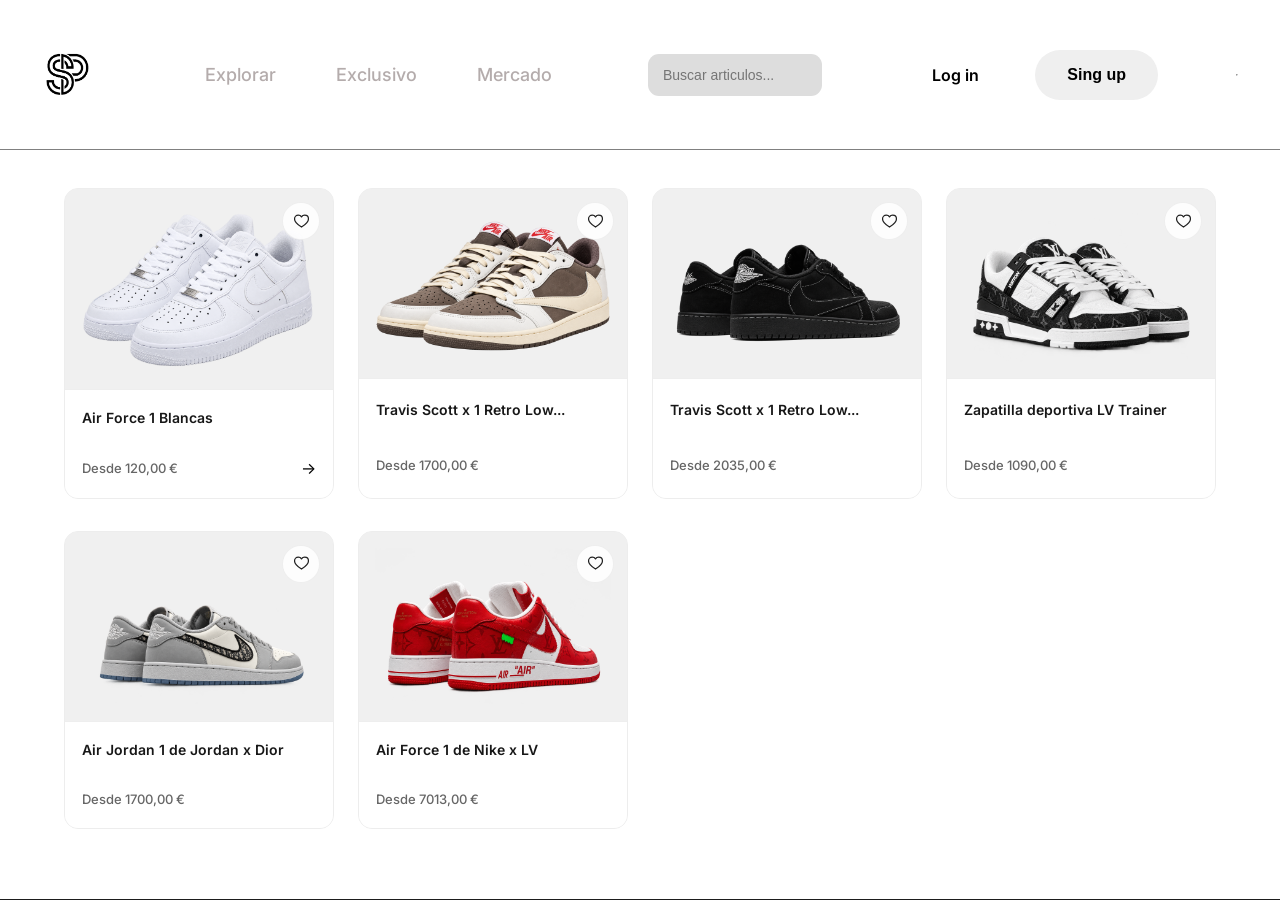
==== index.html @ 1640e55c "trabajo completado" ====
<!DOCTYPE html>
<html lang="es">
<head>
    <meta charset="UTF-8">
    <meta name="viewport" content="width=device-width, initial-scale=1.0">
    <link rel="preconnect" href="https://fonts.googleapis.com">
    <link rel="preconnect" href="https://fonts.gstatic.com" crossorigin>
    <link href="https://fonts.googleapis.com/css2?family=Inter:wght@400;500;600;700&display=swap"
        rel="stylesheet">
    <title>SnakePick</title>
    <style>
        * {
            margin: 0;
            padding: 0;
            box-sizing: border-box;
        }

        body {
            background-color: rgb(29, 29, 29);
            color: black;
            font-family: 'Inter', sans-serif;
        }

        .pagina {
            width: 100%;
            min-height: 100%;
            background: #fff;
        }

        .header {
            height: 150px;
            border-bottom: 1px solid gray;
            display: flex;
            align-items: center;
            padding: 0 42px;
            gap: 78px;
        }

        .logo {
            height: 50px;
            width: 50px;
            display: flex;
            align-items: center;
            justify-content: center;
            flex-shrink: 0;
        }

        .logo img {
            height: 55px;
            width: 55px;
        }

        .nav {
            display: flex;
            align-items: center;
            gap: 25px;
            white-space: nowrap;
            position: relative;
        }

        .nav a {
            font-size: 18px;
            color: #b4acac;
            text-decoration: none;
            font-weight: 500;
            margin-left: 35px;
            transition: all 0.9s ease;
        }

        .nav a:hover,
        .nav a.active {
            transition: 1s ease-in-out;
            text-decoration-line: underline;
            color: #000000;
        }

        .buscar {
            height: 42px;
            flex: 1;
            max-width: 416px;
            margin-left: 18px;
            background: #ddd;
            border-radius: 11px;
            display: flex;
            align-items: center;
            padding: 0 15px;
        }

        .buscar input {
            width: 100%;
            border: none;
            outline: none;
            background: transparent;
            font-size: 14px;
            color: #111;
        }

        .registro {
            display: flex;
            align-items: center;
            gap: 24px;
            margin-left: auto;
        }

        .login, .singup {
            padding: 16px 32px;
            border-radius: 50px;
            font-weight: 600;
            font-size: 1rem;
            cursor: pointer;
            color: black;
            transition: 0.3s case;
            text-decoration: none;
            display: inline-block;
            text-align: center;
            min-width: 100px;
            border: none;
            outline: none;
        }

        .login:hover {
            background: #271215;
            color: white;
            transition: 1s;
            box-shadow: 
                0 4px 20px rgba(78, 70, 71, 0.4),
                0 0 0 1px rgba(255, 255, 255, 0.1);
        }

        .singup:hover {
            background: #271215;
            color: white;
            transition: 1s;
            box-shadow: 
                0 4px 20px rgba(78, 70, 71, 0.4),
                0 0 0 1px rgba(255, 255, 255, 0.1);
        }

        .productos {
            padding: 38px clamp(20px, 5vw, 72px) 70px;
            display: grid;
            grid-template-columns: repeat(4, minmax(0, 1fr));
            gap: 32px 24px;
            align-items: stretch;
        }

        .carta-producto {
            min-width: 0;
            position: relative;
            display: flex;
            flex-direction: column;
            background: #f4f4f4;
            border: 1px solid #ededed;
            border-radius: 14px;
            overflow: hidden;
            transition:
                transform 0.3s ease,
                box-shadow 0.3s ease,
                border-color 0.3s ease;
        }

        .carta-producto:hover {
            transform: translateY(-5px);
            border-color: #dedede;
            box-shadow: 0 12px 30px rgba(0, 0, 0, 0.08);
        }

        .favorito {
            position: absolute;
            top: 13px;
            right: 13px;
            z-index: 2;
            width: 38px;
            height: 38px;
            display: flex;
            align-items: center;
            justify-content: center;
            border: 1px solid rgba(0, 0, 0, 0.06);
            border-radius: 50%;
            background: rgba(255, 255, 255, 0.85);
            cursor: pointer;
        }

        .favorito:hover {
            background: #fff;
            transform: scale(1.08);
        }

        .favorito svg {
            width: 19px;
            height: 19px;
            fill: none;
            stroke: #222;
            stroke-width: 1.6;
            stroke-linecap: round;
            stroke-linejoin: round;
            transition: fill 0.2s ease, stroke 0.2s ease;
        }

        .imagen-producto {
            width: 100%;
            padding: 16px;
            display: flex;
            align-items: center;
            justify-content: center;
            overflow: hidden;
            background: #f0f0f0;
        }

        .imagen-producto img {
            display: block;
            width: 100%;
            height: 100%;
            object-fit: contain;
        }

        .info-producto {
            flex: 1;
            display: flex;
            align-items: center;
            flex-wrap: wrap;
            gap: 10px;

            padding: 18px 17px 20px;
            background: #fff;
            border-top: 1px solid #eeeeee;
        }

        .info-producto a {
            text-decoration: none;
            color: black;
        }

        .nombre-producto {
            width: 100%;
            min-height: 40px;
            margin: 0;
            color: #171717;
            font-size: 14px;
            font-weight: 600;
            line-height: 1.45;
            overflow: hidden;
        }

        .precio-producto {
            flex: 1;
            margin: 0;
            color: #666;
            font-size: 13px;
            font-weight: 500;
            line-height: 1.4;
        }

        .info-producto button {
            width: 36px;
            height: 36px;
            flex-shrink: 0;
            display: flex;
            align-items: center;
            justify-content: center;
            border: none;
            border-radius: 50%;
            background: #171717;
            color: #fff;
            font-size: 20px;
            cursor: pointer;
            transition: transform 0.25s ease;
        }

        .info-producto button:hover {
            background: #383838;
            transform: translateX(3px);
        }

        .modal-login {
            display: none;
            position: fixed;
            top: 0;
            left: 0;
            width: 100%;
            height: 100%;
            background-color: rgba(0, 0, 0, 0.7);
            justify-content: center;
            align-items: center;
        }

        .modal-login:target {
            display: flex;
            z-index: 2;
        }

        .login-contenido {
            position: relative;
            width: 350px;
            padding: 30px;
            background-color: white;
            border-radius: 10px;
        }

        .cerrar-login {
            position: absolute;
            top: 10px;
            right: 15px;
            color: black;
            font-size: 25px;
            text-decoration: none;
        }

        .login-logo {
            display: block;
            width: 50px;
            height: 50px;
            margin: 0 auto 20px;
        }

        .login-etiqueta {
            text-align: center;
            color: gray;
            font-size: 11px;
        }

        .login-contenido h2 {
            text-align: center;
            color: #171717;
        }

        .login-descripcion {
            text-align: center;
            color: gray;
            font-size: 14px;
        }

        .formulario-login {
            display: flex;
            flex-direction: column;
            gap: 15px;
        }

        .campo-login {
            display: flex;
            flex-direction: column;
            gap: 5px;
        }

        .campo-login label {
            font-size: 13px;
            font-weight: bold;
        }

        .campo-login input {
            padding: 12px;
            border: 1px solid #ccc;
            border-radius: 5px;
        }

        .boton-login {
            padding: 12px;
            background-color: #171717;
            color: white;
            border: none;
            border-radius: 5px;
            cursor: pointer;
        }

        .boton-login:hover {
            background-color: #444;
        }

        .login-registro {
            text-align: center;
            margin-top: 20px;
            font-size: 12px;
            color: gray;
        }

        .login-registro a {
            color: black;
            font-weight: bold;
        }

        .boton-login {
            display: block;
            padding: 12px;
            background-color: #171717;
            color: white;
            border: none;
            border-radius: 5px;
            text-align: center;
            text-decoration: none;
            cursor: pointer;
        }

        .boton-login:hover {
            background-color: #444;
        }

    </style>
</head>
<body>
    <div class="pagina">
        <header class="header">
            <div class="logo">
                <img src="./img/logotipo SP.png" alt="Logo">
            </div>
            <div class="nav">
                <a href="#">Explorar</a>
                <a href="#">Exclusivo</a>
                <a href="#">Mercado</a>
            </div>

            <div class="buscar">
                <input type="text" id="buscar" placeholder="Buscar articulos...">
            </div>
            <div class="registro">
                <a href="#modalLogin" class="login">Log in</a>
                <button class="singup"> Sing up</button>
            </div>
            <hr>
        </header>
        <main class="productos">
            <article class="carta-producto">
                <button class="favorito" aria-label="Favorito">
                    <svg viewBox="0 0 24 24">
                        <path
                            d="M20.8 8.8
                                C20.8 13.4 12 19 12 19
                                C12 19 3.2 13.4 3.2 8.8
                                C3.2 5.8 5.4 4 8 4
                                C9.7 4 11.2 4.9 12 6.2
                                C12.8 4.9 14.3 4 16 4
                                C18.6 4 20.8 5.8 20.8 8.8Z"
                        />
                    </svg>
                </button>
                <div class="imagen-producto">
                    <img src="./img/Zapatillas blancas AF1 en pareja.png" alt="Air Force 1 Blancas">
                </div>
                <div class="info-producto">
                    <p class="nombre-producto"> Air Force 1 Blancas </p>
                    <p class="precio-producto"> Desde 120,00 € </p>
                    <a href="./desktop2.html">→</a>
                </div>
            </article>

            
            <article class="carta-producto">
                <button class="favorito" aria-label="Favorito">
                    <svg viewBox="0 0 24 24">
                        <path
                            d="M20.8 8.8
                                C20.8 13.4 12 19 12 19
                                C12 19 3.2 13.4 3.2 8.8
                                C3.2 5.8 5.4 4 8 4
                                C9.7 4 11.2 4.9 12 6.2
                                C12.8 4.9 14.3 4 16 4
                                C18.6 4 20.8 5.8 20.8 8.8Z"
                        />
                    </svg>
                </button>
                <div class="imagen-producto">
                    <img src="./img/Zapatillas Nike Air Retro en Beige Taupe.png" alt="Travis Scott x 1 Retro Low...">
                </div>
                <div class="info-producto">
                    <p class="nombre-producto"> Travis Scott x 1 Retro Low... </p>
                    <p class="precio-producto"> Desde 1700,00 € </p>
                </div>
            </article>

            <article class="carta-producto">
                <button class="favorito" aria-label="Favorito">
                    <svg viewBox="0 0 24 24">
                        <path
                            d="M20.8 8.8
                                C20.8 13.4 12 19 12 19
                                C12 19 3.2 13.4 3.2 8.8
                                C3.2 5.8 5.4 4 8 4
                                C9.7 4 11.2 4.9 12 6.2
                                C12.8 4.9 14.3 4 16 4
                                C18.6 4 20.8 5.8 20.8 8.8Z"
                        />
                    </svg>
                </button>
                <div class="imagen-producto">
                    <img src="./img/Par de zapatillas negras con logos bordados.png" alt="Travis Scott x 1 Retro Low...">
                </div>
                <div class="info-producto">
                    <p class="nombre-producto"> Travis Scott x 1 Retro Low... </p>
                    <p class="precio-producto"> Desde 2035,00 € </p>
                </div>
            </article>

            <article class="carta-producto">
                <button class="favorito" aria-label="Favorito">
                    <svg viewBox="0 0 24 24">
                        <path
                            d="M20.8 8.8
                                C20.8 13.4 12 19 12 19
                                C12 19 3.2 13.4 3.2 8.8
                                C3.2 5.8 5.4 4 8 4
                                C9.7 4 11.2 4.9 12 6.2
                                C12.8 4.9 14.3 4 16 4
                                C18.6 4 20.8 5.8 20.8 8.8Z"
                        />
                    </svg>
                </button>
                <div class="imagen-producto">
                    <img src="./img/Zapatillas Louis Vuitton en estudio oscuro.png" alt="Zapatilla deportiva LV Trainer">
                </div>
                <div class="info-producto">
                    <p class="nombre-producto"> Zapatilla deportiva LV Trainer </p>
                    <p class="precio-producto"> Desde 1090,00 € </p>
                </div>
            </article>

            
            <article class="carta-producto">
                <button class="favorito" aria-label="Favorito">
                    <svg viewBox="0 0 24 24">
                        <path
                            d="M20.8 8.8
                                C20.8 13.4 12 19 12 19
                                C12 19 3.2 13.4 3.2 8.8
                                C3.2 5.8 5.4 4 8 4
                                C9.7 4 11.2 4.9 12 6.2
                                C12.8 4.9 14.3 4 16 4
                                C18.6 4 20.8 5.8 20.8 8.8Z"
                        />
                    </svg>
                </button>
                <div class="imagen-producto">
                    <img src="./img/Zapatillas premium en blanco y gris.png" alt="Air Jordan 1 de Jordan x Dior">
                </div>
                <div class="info-producto">
                    <p class="nombre-producto"> Air Jordan 1 de Jordan x Dior </p>
                    <p class="precio-producto"> Desde 1700,00 € </p>
                </div>
            </article>

            <article class="carta-producto">
                <button class="favorito" aria-label="Favorito">
                    <svg viewBox="0 0 24 24">
                        <path
                            d="M20.8 8.8
                                C20.8 13.4 12 19 12 19
                                C12 19 3.2 13.4 3.2 8.8
                                C3.2 5.8 5.4 4 8 4
                                C9.7 4 11.2 4.9 12 6.2
                                C12.8 4.9 14.3 4 16 4
                                C18.6 4 20.8 5.8 20.8 8.8Z"
                        />
                    </svg>
                </button>
                <div class="imagen-producto">
                    <img src="./img/Zapatillas rojas y blancas de lujo.png" alt="Air Force 1 de Nike x LV">
                </div>
                <div class="info-producto">
                    <p class="nombre-producto"> Air Force 1 de Nike x LV </p>
                    <p class="precio-producto"> Desde 7013,00 € </p>
                </div>
            </article>
        </main>
        <footer>

        </footer>
    </div>

    <div class="modal-login" id="modalLogin">
        <div class="login-contenido">

            <a href="#" class="cerrar-login" aria-label="Cerrar">×</a>

            <img src="./img/logotipo SP.png" alt="SnakePick" class="login-logo">
            <br>
            <p class="login-etiqueta">BIENVENIDO DE NUEVO</p>
            <br>
            <h2>Inicia sesión</h2>
            <br>
            <p class="login-descripcion">
                Accede a tu cuenta de SnakePick.
            </p>
            <br>
            <form class="formulario-login" action="#" method="post">
                <div class="campo-login">
                    <label for="emailLogin">Correo electrónico</label>
                    <input type="email" id="emailLogin" name="email"
                        placeholder="nombre@ejemplo.com" required>
                </div>

                <div class="campo-login">
                    <label for="passwordLogin">Contraseña</label>
                    <input type="password" id="passwordLogin" name="password"
                        placeholder="Introduce tu contraseña" required>
                </div>

                <a href="#" class="boton-login">Iniciar sesión →</a>
            </form>

            <p class="login-registro">
                ¿No tienes cuenta?
                <a href="#registro">Regístrate</a>
            </p>

        </div>
    </div>

</body>
</html>
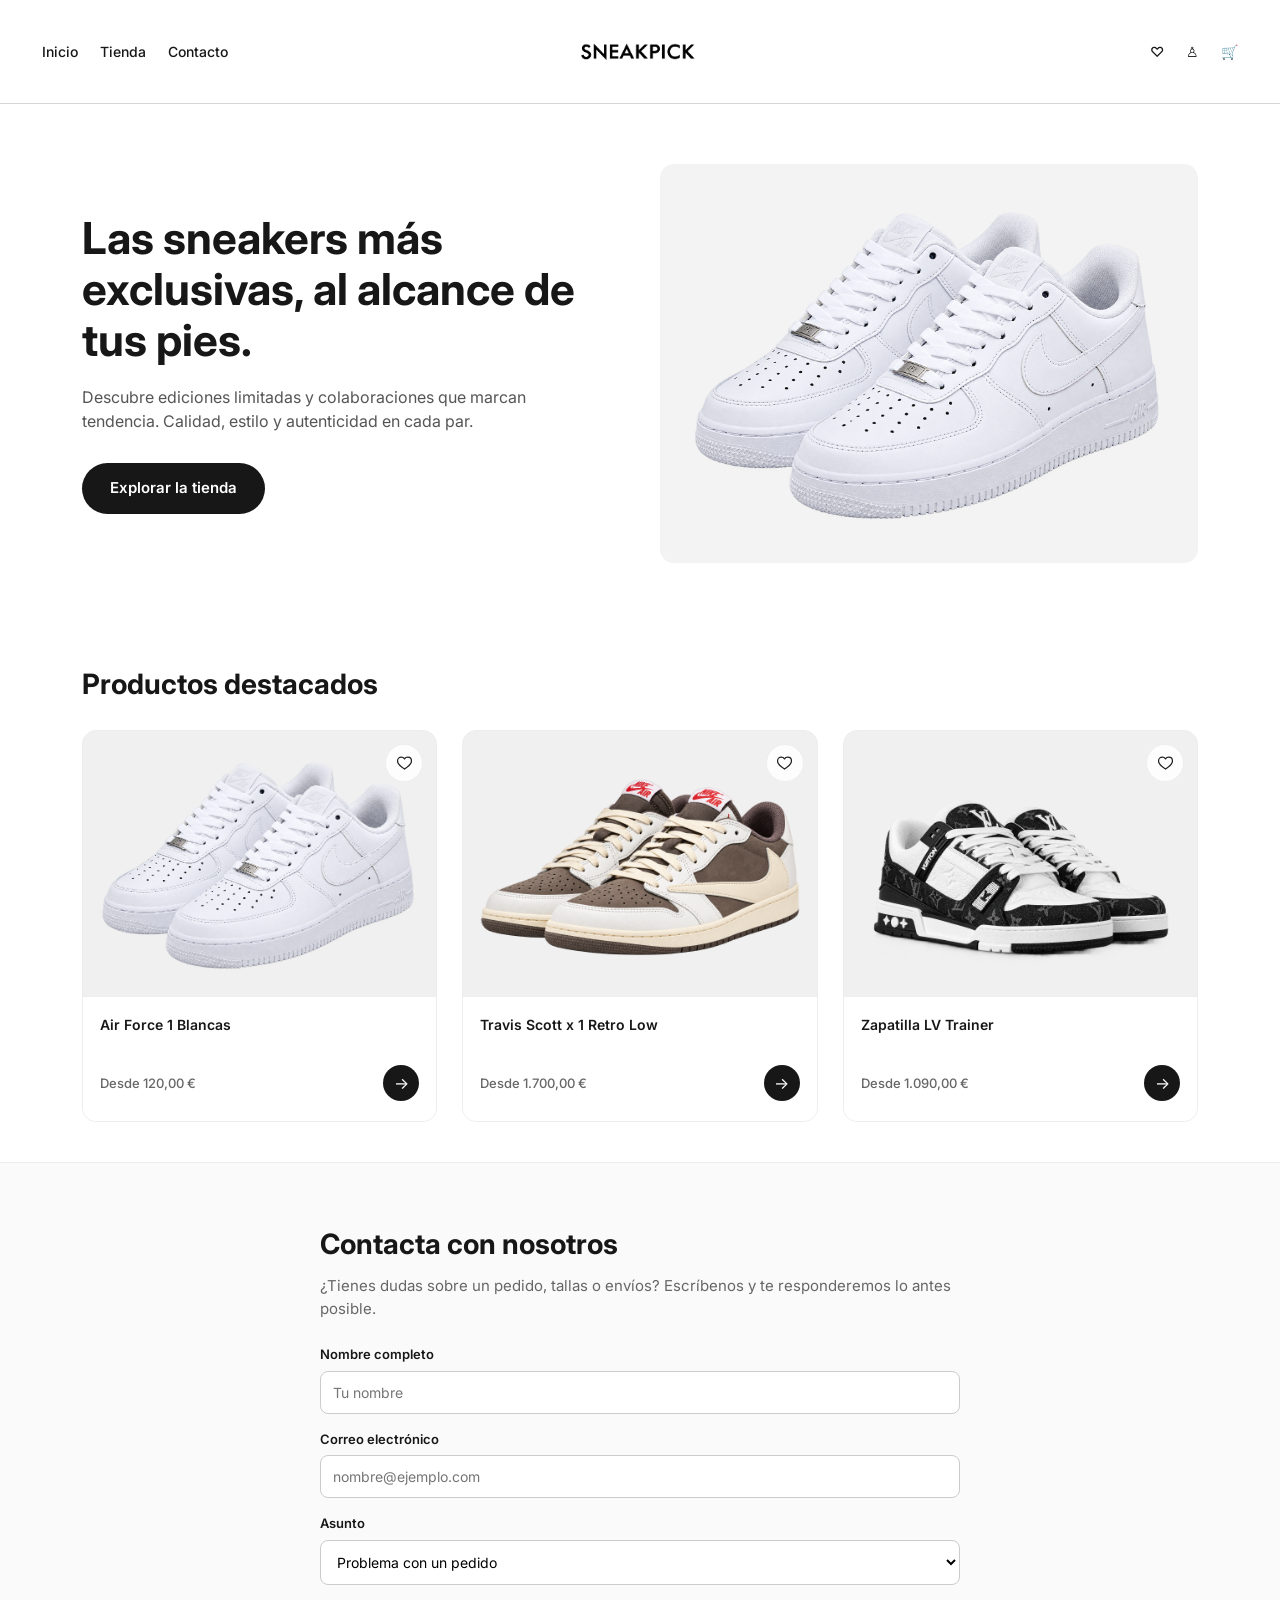
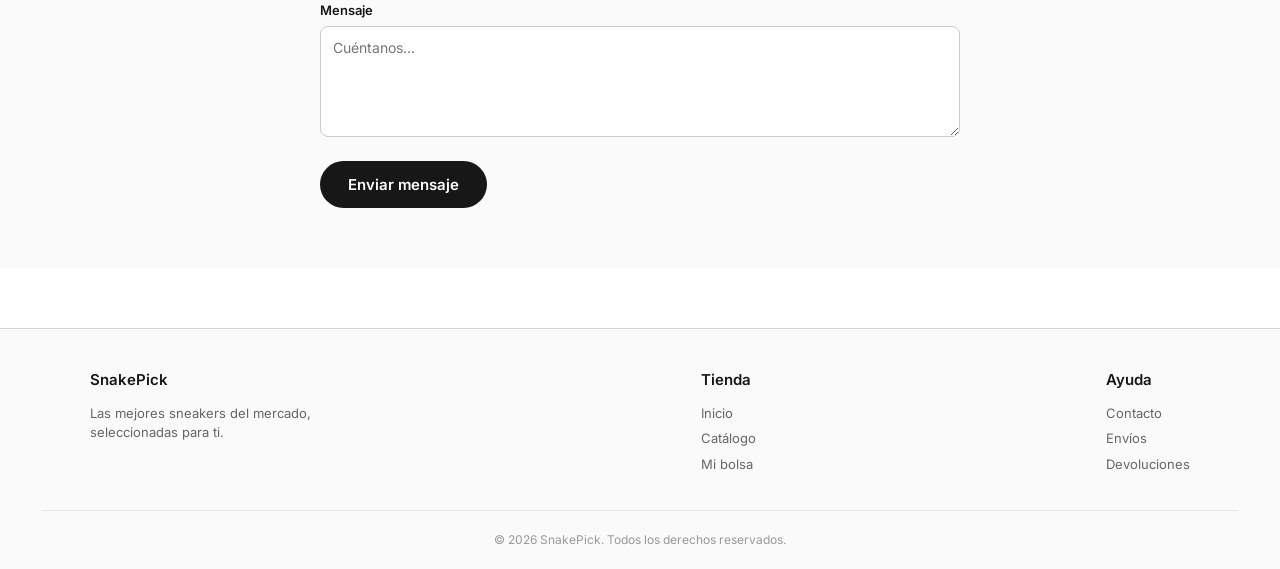
==== commit d4ceaf55: "cambios ajustados a los comentarios del profesor" ====
--- a/index.html
+++ b/index.html
@@ -5,601 +5,163 @@
     <meta name="viewport" content="width=device-width, initial-scale=1.0">
     <link rel="preconnect" href="https://fonts.googleapis.com">
     <link rel="preconnect" href="https://fonts.gstatic.com" crossorigin>
-    <link href="https://fonts.googleapis.com/css2?family=Inter:wght@400;500;600;700&display=swap"
-        rel="stylesheet">
-    <title>SnakePick</title>
-    <style>
-        * {
-            margin: 0;
-            padding: 0;
-            box-sizing: border-box;
-        }
-
-        body {
-            background-color: rgb(29, 29, 29);
-            color: black;
-            font-family: 'Inter', sans-serif;
-        }
-
-        .pagina {
-            width: 100%;
-            min-height: 100%;
-            background: #fff;
-        }
-
-        .header {
-            height: 150px;
-            border-bottom: 1px solid gray;
-            display: flex;
-            align-items: center;
-            padding: 0 42px;
-            gap: 78px;
-        }
-
-        .logo {
-            height: 50px;
-            width: 50px;
-            display: flex;
-            align-items: center;
-            justify-content: center;
-            flex-shrink: 0;
-        }
-
-        .logo img {
-            height: 55px;
-            width: 55px;
-        }
-
-        .nav {
-            display: flex;
-            align-items: center;
-            gap: 25px;
-            white-space: nowrap;
-            position: relative;
-        }
-
-        .nav a {
-            font-size: 18px;
-            color: #b4acac;
-            text-decoration: none;
-            font-weight: 500;
-            margin-left: 35px;
-            transition: all 0.9s ease;
-        }
-
-        .nav a:hover,
-        .nav a.active {
-            transition: 1s ease-in-out;
-            text-decoration-line: underline;
-            color: #000000;
-        }
-
-        .buscar {
-            height: 42px;
-            flex: 1;
-            max-width: 416px;
-            margin-left: 18px;
-            background: #ddd;
-            border-radius: 11px;
-            display: flex;
-            align-items: center;
-            padding: 0 15px;
-        }
-
-        .buscar input {
-            width: 100%;
-            border: none;
-            outline: none;
-            background: transparent;
-            font-size: 14px;
-            color: #111;
-        }
-
-        .registro {
-            display: flex;
-            align-items: center;
-            gap: 24px;
-            margin-left: auto;
-        }
-
-        .login, .singup {
-            padding: 16px 32px;
-            border-radius: 50px;
-            font-weight: 600;
-            font-size: 1rem;
-            cursor: pointer;
-            color: black;
-            transition: 0.3s case;
-            text-decoration: none;
-            display: inline-block;
-            text-align: center;
-            min-width: 100px;
-            border: none;
-            outline: none;
-        }
-
-        .login:hover {
-            background: #271215;
-            color: white;
-            transition: 1s;
-            box-shadow: 
-                0 4px 20px rgba(78, 70, 71, 0.4),
-                0 0 0 1px rgba(255, 255, 255, 0.1);
-        }
-
-        .singup:hover {
-            background: #271215;
-            color: white;
-            transition: 1s;
-            box-shadow: 
-                0 4px 20px rgba(78, 70, 71, 0.4),
-                0 0 0 1px rgba(255, 255, 255, 0.1);
-        }
-
-        .productos {
-            padding: 38px clamp(20px, 5vw, 72px) 70px;
-            display: grid;
-            grid-template-columns: repeat(4, minmax(0, 1fr));
-            gap: 32px 24px;
-            align-items: stretch;
-        }
-
-        .carta-producto {
-            min-width: 0;
-            position: relative;
-            display: flex;
-            flex-direction: column;
-            background: #f4f4f4;
-            border: 1px solid #ededed;
-            border-radius: 14px;
-            overflow: hidden;
-            transition:
-                transform 0.3s ease,
-                box-shadow 0.3s ease,
-                border-color 0.3s ease;
-        }
-
-        .carta-producto:hover {
-            transform: translateY(-5px);
-            border-color: #dedede;
-            box-shadow: 0 12px 30px rgba(0, 0, 0, 0.08);
-        }
-
-        .favorito {
-            position: absolute;
-            top: 13px;
-            right: 13px;
-            z-index: 2;
-            width: 38px;
-            height: 38px;
-            display: flex;
-            align-items: center;
-            justify-content: center;
-            border: 1px solid rgba(0, 0, 0, 0.06);
-            border-radius: 50%;
-            background: rgba(255, 255, 255, 0.85);
-            cursor: pointer;
-        }
-
-        .favorito:hover {
-            background: #fff;
-            transform: scale(1.08);
-        }
-
-        .favorito svg {
-            width: 19px;
-            height: 19px;
-            fill: none;
-            stroke: #222;
-            stroke-width: 1.6;
-            stroke-linecap: round;
-            stroke-linejoin: round;
-            transition: fill 0.2s ease, stroke 0.2s ease;
-        }
-
-        .imagen-producto {
-            width: 100%;
-            padding: 16px;
-            display: flex;
-            align-items: center;
-            justify-content: center;
-            overflow: hidden;
-            background: #f0f0f0;
-        }
-
-        .imagen-producto img {
-            display: block;
-            width: 100%;
-            height: 100%;
-            object-fit: contain;
-        }
-
-        .info-producto {
-            flex: 1;
-            display: flex;
-            align-items: center;
-            flex-wrap: wrap;
-            gap: 10px;
-
-            padding: 18px 17px 20px;
-            background: #fff;
-            border-top: 1px solid #eeeeee;
-        }
-
-        .info-producto a {
-            text-decoration: none;
-            color: black;
-        }
-
-        .nombre-producto {
-            width: 100%;
-            min-height: 40px;
-            margin: 0;
-            color: #171717;
-            font-size: 14px;
-            font-weight: 600;
-            line-height: 1.45;
-            overflow: hidden;
-        }
-
-        .precio-producto {
-            flex: 1;
-            margin: 0;
-            color: #666;
-            font-size: 13px;
-            font-weight: 500;
-            line-height: 1.4;
-        }
-
-        .info-producto button {
-            width: 36px;
-            height: 36px;
-            flex-shrink: 0;
-            display: flex;
-            align-items: center;
-            justify-content: center;
-            border: none;
-            border-radius: 50%;
-            background: #171717;
-            color: #fff;
-            font-size: 20px;
-            cursor: pointer;
-            transition: transform 0.25s ease;
-        }
-
-        .info-producto button:hover {
-            background: #383838;
-            transform: translateX(3px);
-        }
-
-        .modal-login {
-            display: none;
-            position: fixed;
-            top: 0;
-            left: 0;
-            width: 100%;
-            height: 100%;
-            background-color: rgba(0, 0, 0, 0.7);
-            justify-content: center;
-            align-items: center;
-        }
-
-        .modal-login:target {
-            display: flex;
-            z-index: 2;
-        }
-
-        .login-contenido {
-            position: relative;
-            width: 350px;
-            padding: 30px;
-            background-color: white;
-            border-radius: 10px;
-        }
-
-        .cerrar-login {
-            position: absolute;
-            top: 10px;
-            right: 15px;
-            color: black;
-            font-size: 25px;
-            text-decoration: none;
-        }
-
-        .login-logo {
-            display: block;
-            width: 50px;
-            height: 50px;
-            margin: 0 auto 20px;
-        }
-
-        .login-etiqueta {
-            text-align: center;
-            color: gray;
-            font-size: 11px;
-        }
-
-        .login-contenido h2 {
-            text-align: center;
-            color: #171717;
-        }
-
-        .login-descripcion {
-            text-align: center;
-            color: gray;
-            font-size: 14px;
-        }
-
-        .formulario-login {
-            display: flex;
-            flex-direction: column;
-            gap: 15px;
-        }
-
-        .campo-login {
-            display: flex;
-            flex-direction: column;
-            gap: 5px;
-        }
-
-        .campo-login label {
-            font-size: 13px;
-            font-weight: bold;
-        }
-
-        .campo-login input {
-            padding: 12px;
-            border: 1px solid #ccc;
-            border-radius: 5px;
-        }
-
-        .boton-login {
-            padding: 12px;
-            background-color: #171717;
-            color: white;
-            border: none;
-            border-radius: 5px;
-            cursor: pointer;
-        }
-
-        .boton-login:hover {
-            background-color: #444;
-        }
-
-        .login-registro {
-            text-align: center;
-            margin-top: 20px;
-            font-size: 12px;
-            color: gray;
-        }
-
-        .login-registro a {
-            color: black;
-            font-weight: bold;
-        }
-
-        .boton-login {
-            display: block;
-            padding: 12px;
-            background-color: #171717;
-            color: white;
-            border: none;
-            border-radius: 5px;
-            text-align: center;
-            text-decoration: none;
-            cursor: pointer;
-        }
-
-        .boton-login:hover {
-            background-color: #444;
-        }
-
-    </style>
+    <link href="https://fonts.googleapis.com/css2?family=Inter:wght@400;500;600;700&display=swap" rel="stylesheet">
+    <link rel="stylesheet" href="styles.css">
+    <title>SnakePick — Inicio</title>
 </head>
 <body>
-    <div class="pagina">
-        <header class="header">
-            <div class="logo">
-                <img src="./img/logotipo SP.png" alt="Logo">
-            </div>
-            <div class="nav">
-                <a href="#">Explorar</a>
-                <a href="#">Exclusivo</a>
-                <a href="#">Mercado</a>
-            </div>
+    <header class="header">
+        <nav class="nav">
+            <a href="index.html">Inicio</a>
+            <a href="desktop1.html">Tienda</a>
+            <a href="index.html#contacto">Contacto</a>
+        </nav>
+        <a href="index.html" class="logo">
+            <img src="./img/Logotipo geométrico SNEAKPICK en negro.png" alt="SnakePick">
+        </a>
+        <div class="registro">
+            <a href="#" class="icono" aria-label="Favoritos">♡</a>
+            <a href="#modalLogin" class="icono" aria-label="Mi cuenta">♙</a>
+            <a href="desktop3.html" class="icono" aria-label="Bolsa de compra">🛒</a>
+        </div>
+    </header>
 
-            <div class="buscar">
-                <input type="text" id="buscar" placeholder="Buscar articulos...">
-            </div>
-            <div class="registro">
-                <a href="#modalLogin" class="login">Log in</a>
-                <button class="singup"> Sing up</button>
-            </div>
-            <hr>
-        </header>
-        <main class="productos">
+    <section class="hero">
+        <div class="hero-contenido">
+            <h1>Las sneakers más exclusivas, al alcance de tus pies.</h1>
+            <p>Descubre ediciones limitadas y colaboraciones que marcan tendencia. Calidad, estilo y autenticidad en cada par.</p>
+            <a href="desktop1.html" class="boton-principal">Explorar la tienda</a>
+        </div>
+        <div class="hero-imagen">
+            <img src="./img/Zapatillas blancas AF1 en pareja.png" alt="Zapatillas destacadas SnakePick">
+        </div>
+    </section>
+
+    <section class="destacados">
+        <h2>Productos destacados</h2>
+        <div class="productos-grid">
             <article class="carta-producto">
                 <button class="favorito" aria-label="Favorito">
-                    <svg viewBox="0 0 24 24">
-                        <path
-                            d="M20.8 8.8
-                                C20.8 13.4 12 19 12 19
-                                C12 19 3.2 13.4 3.2 8.8
-                                C3.2 5.8 5.4 4 8 4
-                                C9.7 4 11.2 4.9 12 6.2
-                                C12.8 4.9 14.3 4 16 4
-                                C18.6 4 20.8 5.8 20.8 8.8Z"
-                        />
-                    </svg>
+                    <svg viewBox="0 0 24 24"><path d="M20.8 8.8C20.8 13.4 12 19 12 19C12 19 3.2 13.4 3.2 8.8C3.2 5.8 5.4 4 8 4C9.7 4 11.2 4.9 12 6.2C12.8 4.9 14.3 4 16 4C18.6 4 20.8 5.8 20.8 8.8Z"/></svg>
                 </button>
-                <div class="imagen-producto">
-                    <img src="./img/Zapatillas blancas AF1 en pareja.png" alt="Air Force 1 Blancas">
-                </div>
-                <div class="info-producto">
-                    <p class="nombre-producto"> Air Force 1 Blancas </p>
-                    <p class="precio-producto"> Desde 120,00 € </p>
-                    <a href="./desktop2.html">→</a>
-                </div>
-            </article>
-
-            
-            <article class="carta-producto">
-                <button class="favorito" aria-label="Favorito">
-                    <svg viewBox="0 0 24 24">
-                        <path
-                            d="M20.8 8.8
-                                C20.8 13.4 12 19 12 19
-                                C12 19 3.2 13.4 3.2 8.8
-                                C3.2 5.8 5.4 4 8 4
-                                C9.7 4 11.2 4.9 12 6.2
-                                C12.8 4.9 14.3 4 16 4
-                                C18.6 4 20.8 5.8 20.8 8.8Z"
-                        />
-                    </svg>
-                </button>
-                <div class="imagen-producto">
-                    <img src="./img/Zapatillas Nike Air Retro en Beige Taupe.png" alt="Travis Scott x 1 Retro Low...">
-                </div>
-                <div class="info-producto">
-                    <p class="nombre-producto"> Travis Scott x 1 Retro Low... </p>
-                    <p class="precio-producto"> Desde 1700,00 € </p>
-                </div>
+                <a href="desktop2.html" class="enlace-producto">
+                    <div class="imagen-producto">
+                        <img src="./img/Zapatillas blancas AF1 en pareja.png" alt="Air Force 1 Blancas">
+                    </div>
+                    <div class="info-producto">
+                        <p class="nombre-producto">Air Force 1 Blancas</p>
+                        <p class="precio-producto">Desde 120,00 €</p>
+                        <span class="flecha-producto">→</span>
+                    </div>
+                </a>
             </article>
 
             <article class="carta-producto">
                 <button class="favorito" aria-label="Favorito">
-                    <svg viewBox="0 0 24 24">
-                        <path
-                            d="M20.8 8.8
-                                C20.8 13.4 12 19 12 19
-                                C12 19 3.2 13.4 3.2 8.8
-                                C3.2 5.8 5.4 4 8 4
-                                C9.7 4 11.2 4.9 12 6.2
-                                C12.8 4.9 14.3 4 16 4
-                                C18.6 4 20.8 5.8 20.8 8.8Z"
-                        />
-                    </svg>
+                    <svg viewBox="0 0 24 24"><path d="M20.8 8.8C20.8 13.4 12 19 12 19C12 19 3.2 13.4 3.2 8.8C3.2 5.8 5.4 4 8 4C9.7 4 11.2 4.9 12 6.2C12.8 4.9 14.3 4 16 4C18.6 4 20.8 5.8 20.8 8.8Z"/></svg>
                 </button>
-                <div class="imagen-producto">
-                    <img src="./img/Par de zapatillas negras con logos bordados.png" alt="Travis Scott x 1 Retro Low...">
-                </div>
-                <div class="info-producto">
-                    <p class="nombre-producto"> Travis Scott x 1 Retro Low... </p>
-                    <p class="precio-producto"> Desde 2035,00 € </p>
-                </div>
+                <a href="desktop2.html" class="enlace-producto">
+                    <div class="imagen-producto">
+                        <img src="./img/Zapatillas Nike Air Retro en Beige Taupe.png" alt="Travis Scott">
+                    </div>
+                    <div class="info-producto">
+                        <p class="nombre-producto">Travis Scott x 1 Retro Low</p>
+                        <p class="precio-producto">Desde 1.700,00 €</p>
+                        <span class="flecha-producto">→</span>
+                    </div>
+                </a>
             </article>
 
             <article class="carta-producto">
                 <button class="favorito" aria-label="Favorito">
-                    <svg viewBox="0 0 24 24">
-                        <path
-                            d="M20.8 8.8
-                                C20.8 13.4 12 19 12 19
-                                C12 19 3.2 13.4 3.2 8.8
-                                C3.2 5.8 5.4 4 8 4
-                                C9.7 4 11.2 4.9 12 6.2
-                                C12.8 4.9 14.3 4 16 4
-                                C18.6 4 20.8 5.8 20.8 8.8Z"
-                        />
-                    </svg>
+                    <svg viewBox="0 0 24 24"><path d="M20.8 8.8C20.8 13.4 12 19 12 19C12 19 3.2 13.4 3.2 8.8C3.2 5.8 5.4 4 8 4C9.7 4 11.2 4.9 12 6.2C12.8 4.9 14.3 4 16 4C18.6 4 20.8 5.8 20.8 8.8Z"/></svg>
                 </button>
-                <div class="imagen-producto">
-                    <img src="./img/Zapatillas Louis Vuitton en estudio oscuro.png" alt="Zapatilla deportiva LV Trainer">
+                <a href="desktop2.html" class="enlace-producto">
+                    <div class="imagen-producto">
+                        <img src="./img/Zapatillas Louis Vuitton en estudio oscuro.png" alt="LV Trainer">
+                    </div>
+                    <div class="info-producto">
+                        <p class="nombre-producto">Zapatilla LV Trainer</p>
+                        <p class="precio-producto">Desde 1.090,00 €</p>
+                        <span class="flecha-producto">→</span>
+                    </div>
+                </a>
+            </article>
+        </div>
+    </section>
+
+    <section id="contacto" class="contacto">
+        <div class="contacto-contenido">
+            <h2>Contacta con nosotros</h2>
+            <p>¿Tienes dudas sobre un pedido, tallas o envíos? Escríbenos y te responderemos lo antes posible.</p>
+            <form class="formulario-contacto" action="#" method="post">
+                <div class="campo">
+                    <label for="nombre">Nombre completo</label>
+                    <input type="text" id="nombre" name="nombre" placeholder="Tu nombre" required>
                 </div>
-                <div class="info-producto">
-                    <p class="nombre-producto"> Zapatilla deportiva LV Trainer </p>
-                    <p class="precio-producto"> Desde 1090,00 € </p>
+                <div class="campo">
+                    <label for="email">Correo electrónico</label>
+                    <input type="email" id="email" name="email" placeholder="nombre@ejemplo.com" required>
                 </div>
-            </article>
+                <div class="campo">
+                    <label for="asunto">Asunto</label>
+                    <select id="asunto" name="asunto">
+                        <option value="pedido">Problema con un pedido</option>
+                        <option value="devolucion">Devolución</option>
+                        <option value="tallas">Consulta sobre tallas</option>
+                        <option value="otro">Otro</option>
+                    </select>
+                </div>
+                <div class="campo">
+                    <label for="mensaje">Mensaje</label>
+                    <textarea id="mensaje" name="mensaje" rows="5" placeholder="Cuéntanos..." required></textarea>
+                </div>
+                <button type="submit" class="boton-principal">Enviar mensaje</button>
+            </form>
+        </div>
+    </section>
 
-            
-            <article class="carta-producto">
-                <button class="favorito" aria-label="Favorito">
-                    <svg viewBox="0 0 24 24">
-                        <path
-                            d="M20.8 8.8
-                                C20.8 13.4 12 19 12 19
-                                C12 19 3.2 13.4 3.2 8.8
-                                C3.2 5.8 5.4 4 8 4
-                                C9.7 4 11.2 4.9 12 6.2
-                                C12.8 4.9 14.3 4 16 4
-                                C18.6 4 20.8 5.8 20.8 8.8Z"
-                        />
-                    </svg>
-                </button>
-                <div class="imagen-producto">
-                    <img src="./img/Zapatillas premium en blanco y gris.png" alt="Air Jordan 1 de Jordan x Dior">
-                </div>
-                <div class="info-producto">
-                    <p class="nombre-producto"> Air Jordan 1 de Jordan x Dior </p>
-                    <p class="precio-producto"> Desde 1700,00 € </p>
-                </div>
-            </article>
-
-            <article class="carta-producto">
-                <button class="favorito" aria-label="Favorito">
-                    <svg viewBox="0 0 24 24">
-                        <path
-                            d="M20.8 8.8
-                                C20.8 13.4 12 19 12 19
-                                C12 19 3.2 13.4 3.2 8.8
-                                C3.2 5.8 5.4 4 8 4
-                                C9.7 4 11.2 4.9 12 6.2
-                                C12.8 4.9 14.3 4 16 4
-                                C18.6 4 20.8 5.8 20.8 8.8Z"
-                        />
-                    </svg>
-                </button>
-                <div class="imagen-producto">
-                    <img src="./img/Zapatillas rojas y blancas de lujo.png" alt="Air Force 1 de Nike x LV">
-                </div>
-                <div class="info-producto">
-                    <p class="nombre-producto"> Air Force 1 de Nike x LV </p>
-                    <p class="precio-producto"> Desde 7013,00 € </p>
-                </div>
-            </article>
-        </main>
-        <footer>
-
-        </footer>
-    </div>
+    <footer class="footer">
+        <div class="footer-contenido">
+            <div class="footer-col">
+                <h4>SnakePick</h4>
+                <p>Las mejores sneakers del mercado, seleccionadas para ti.</p>
+            </div>
+            <div class="footer-col">
+                <h4>Tienda</h4>
+                <a href="index.html">Inicio</a>
+                <a href="desktop1.html">Catálogo</a>
+                <a href="desktop3.html">Mi bolsa</a>
+            </div>
+            <div class="footer-col">
+                <h4>Ayuda</h4>
+                <a href="index.html#contacto">Contacto</a>
+                <a href="#">Envíos</a>
+                <a href="#">Devoluciones</a>
+            </div>
+        </div>
+        <p class="footer-copy">© 2026 SnakePick. Todos los derechos reservados.</p>
+    </footer>
 
     <div class="modal-login" id="modalLogin">
         <div class="login-contenido">
-
             <a href="#" class="cerrar-login" aria-label="Cerrar">×</a>
-
             <img src="./img/logotipo SP.png" alt="SnakePick" class="login-logo">
-            <br>
             <p class="login-etiqueta">BIENVENIDO DE NUEVO</p>
-            <br>
             <h2>Inicia sesión</h2>
-            <br>
-            <p class="login-descripcion">
-                Accede a tu cuenta de SnakePick.
-            </p>
-            <br>
+            <p class="login-descripcion">Accede a tu cuenta de SnakePick.</p>
             <form class="formulario-login" action="#" method="post">
                 <div class="campo-login">
                     <label for="emailLogin">Correo electrónico</label>
-                    <input type="email" id="emailLogin" name="email"
-                        placeholder="nombre@ejemplo.com" required>
+                    <input type="email" id="emailLogin" name="email" placeholder="nombre@ejemplo.com" required>
                 </div>
-
                 <div class="campo-login">
                     <label for="passwordLogin">Contraseña</label>
-                    <input type="password" id="passwordLogin" name="password"
-                        placeholder="Introduce tu contraseña" required>
+                    <input type="password" id="passwordLogin" name="password" placeholder="Introduce tu contraseña" required>
                 </div>
-
-                <a href="#" class="boton-login">Iniciar sesión →</a>
+                <button type="submit" class="boton-login">Iniciar sesión →</button>
             </form>
-
-            <p class="login-registro">
-                ¿No tienes cuenta?
-                <a href="#registro">Regístrate</a>
-            </p>
-
+            <p class="login-registro">¿No tienes cuenta? <a href="#">Regístrate</a></p>
         </div>
     </div>
 
--- a/styles.css
+++ b/styles.css
@@ -0,0 +1,803 @@
+* {
+    margin: 0;
+    padding: 0;
+    box-sizing: border-box;
+}
+
+body {
+    background-color: #fff;
+    color: #171717;
+    font-family: 'Inter', sans-serif;
+    line-height: 1.5;
+}
+
+a {
+    color: inherit;
+}
+
+img {
+    display: block;
+    max-width: 100%;
+}
+
+.header {
+    min-height: 90px;
+    border-bottom: 1px solid #d6d6d6;
+    display: flex;
+    align-items: center;
+    justify-content: space-between;
+    padding: 18px 42px;
+    gap: 25px;
+    background: #fff;
+}
+
+.nav,
+.registro {
+    display: flex;
+    align-items: center;
+    gap: 22px;
+    flex: 1;
+}
+
+.registro {
+    justify-content: flex-end;
+}
+
+.nav a,
+.registro a {
+    text-decoration: none;
+    color: #171717;
+    font-size: 14px;
+    font-weight: 500;
+    transition: color 0.2s ease;
+}
+
+.nav a:hover,
+.registro a:hover {
+    color: #7a7a7a;
+}
+
+.logo img {
+    width: 200px;
+    height: auto;
+}
+
+.icono {
+    font-size: 20px;
+}
+
+.footer {
+    border-top: 1px solid #d6d6d6;
+    padding: 40px 42px 20px;
+    background: #fafafa;
+    margin-top: 60px;
+}
+
+.footer-contenido {
+    display: flex;
+    justify-content: space-between;
+    gap: 40px;
+    flex-wrap: wrap;
+    max-width: 1100px;
+    margin: 0 auto 30px;
+}
+
+.footer-col h4 {
+    font-size: 15px;
+    margin-bottom: 12px;
+    font-weight: 600;
+}
+
+.footer-col p,
+.footer-col a {
+    display: block;
+    font-size: 13px;
+    color: #666;
+    text-decoration: none;
+    margin-bottom: 6px;
+    max-width: 260px;
+}
+
+.footer-col a:hover {
+    color: #171717;
+}
+
+.footer-copy {
+    text-align: center;
+    font-size: 12px;
+    color: #999;
+    padding-top: 20px;
+    border-top: 1px solid #e5e5e5;
+}
+
+.modal-login {
+    display: none;
+    position: fixed;
+    inset: 0;
+    background-color: rgba(0, 0, 0, 0.7);
+    justify-content: center;
+    align-items: center;
+    z-index: 10;
+}
+
+.modal-login:target {
+    display: flex;
+}
+
+.login-contenido {
+    position: relative;
+    width: 360px;
+    padding: 30px;
+    background-color: #fff;
+    border-radius: 12px;
+}
+
+.cerrar-login {
+    position: absolute;
+    top: 10px;
+    right: 15px;
+    color: #171717;
+    font-size: 25px;
+    text-decoration: none;
+}
+
+.login-logo {
+    width: 55px;
+    height: 55px;
+    margin: 0 auto 15px;
+}
+
+.login-etiqueta {
+    text-align: center;
+    color: #999;
+    font-size: 11px;
+    letter-spacing: 1px;
+}
+
+.login-contenido h2 {
+    text-align: center;
+    margin: 8px 0;
+}
+
+.login-descripcion {
+    text-align: center;
+    color: #777;
+    font-size: 14px;
+    margin-bottom: 18px;
+}
+
+.formulario-login {
+    display: flex;
+    flex-direction: column;
+    gap: 14px;
+}
+
+.campo-login {
+    display: flex;
+    flex-direction: column;
+    gap: 5px;
+}
+
+.campo-login label {
+    font-size: 13px;
+    font-weight: 600;
+}
+
+.campo-login input {
+    padding: 11px;
+    border: 1px solid #ccc;
+    border-radius: 6px;
+    font-family: inherit;
+    font-size: 14px;
+}
+
+.boton-login {
+    display: block;
+    padding: 12px;
+    background-color: #171717;
+    color: #fff;
+    border: none;
+    border-radius: 6px;
+    text-align: center;
+    text-decoration: none;
+    cursor: pointer;
+    font-weight: 500;
+    transition: background 0.2s;
+}
+
+.boton-login:hover {
+    background-color: #444;
+}
+
+.login-registro {
+    text-align: center;
+    margin-top: 16px;
+    font-size: 12px;
+    color: #777;
+}
+
+.login-registro a {
+    color: #171717;
+    font-weight: 600;
+}
+
+/* ===== HOME (index.html) ===== */
+.hero {
+    display: flex;
+    align-items: center;
+    justify-content: space-between;
+    gap: 40px;
+    padding: 60px 42px;
+    max-width: 1200px;
+    margin: 0 auto;
+    flex-wrap: wrap;
+}
+
+.hero-contenido {
+    flex: 1 1 400px;
+}
+
+.hero-contenido h1 {
+    font-size: 44px;
+    line-height: 1.15;
+    margin-bottom: 20px;
+}
+
+.hero-contenido p {
+    font-size: 16px;
+    color: #555;
+    margin-bottom: 30px;
+    max-width: 480px;
+}
+
+.hero-imagen {
+    flex: 1 1 400px;
+    background: #f3f3f3;
+    border-radius: 14px;
+    padding: 30px;
+    display: flex;
+    justify-content: center;
+}
+
+.hero-imagen img {
+    max-height: 360px;
+    object-fit: contain;
+}
+
+.boton-principal {
+    display: inline-block;
+    padding: 14px 28px;
+    background: #171717;
+    color: #fff;
+    text-decoration: none;
+    border-radius: 50px;
+    font-weight: 600;
+    font-size: 15px;
+    transition: background 0.2s;
+    border: none;
+    cursor: pointer;
+    font-family: inherit;
+}
+
+.boton-principal:hover {
+    background: #333;
+}
+
+.destacados {
+    padding: 40px 42px;
+    max-width: 1200px;
+    margin: 0 auto;
+}
+
+.destacados h2 {
+    font-size: 28px;
+    margin-bottom: 25px;
+}
+
+.productos-grid {
+    display: grid;
+    grid-template-columns: repeat(3, minmax(0, 1fr));
+    gap: 25px;
+}
+
+.contacto {
+    padding: 60px 42px;
+    background: #fafafa;
+    border-top: 1px solid #ececec;
+}
+
+.contacto-contenido {
+    max-width: 640px;
+    margin: 0 auto;
+}
+
+.contacto h2 {
+    font-size: 28px;
+    margin-bottom: 10px;
+}
+
+.contacto > .contacto-contenido > p {
+    color: #666;
+    margin-bottom: 25px;
+    font-size: 15px;
+}
+
+.formulario-contacto {
+    display: flex;
+    flex-direction: column;
+    gap: 16px;
+}
+
+.campo {
+    display: flex;
+    flex-direction: column;
+    gap: 6px;
+}
+
+.campo label {
+    font-size: 13px;
+    font-weight: 600;
+}
+
+.campo input,
+.campo select,
+.campo textarea {
+    padding: 12px;
+    border: 1px solid #ccc;
+    border-radius: 8px;
+    font-family: inherit;
+    font-size: 14px;
+    background: #fff;
+}
+
+.campo textarea {
+    resize: vertical;
+}
+
+.formulario-contacto .boton-principal {
+    align-self: flex-start;
+    margin-top: 8px;
+}
+
+.productos {
+    padding: 38px 42px 70px;
+    display: grid;
+    grid-template-columns: repeat(4, minmax(0, 1fr));
+    gap: 32px 24px;
+    max-width: 1300px;
+    margin: 0 auto;
+}
+
+.carta-producto {
+    position: relative;
+    display: flex;
+    flex-direction: column;
+    background: #f4f4f4;
+    border: 1px solid #ededed;
+    border-radius: 14px;
+    overflow: hidden;
+    transition: transform 0.3s ease, box-shadow 0.3s ease, border-color 0.3s ease;
+}
+
+.carta-producto:hover {
+    transform: translateY(-5px);
+    border-color: #dedede;
+    box-shadow: 0 12px 30px rgba(0, 0, 0, 0.08);
+}
+
+.enlace-producto {
+    display: flex;
+    flex-direction: column;
+    flex: 1;
+    text-decoration: none;
+    color: inherit;
+}
+
+.favorito {
+    position: absolute;
+    top: 13px;
+    right: 13px;
+    z-index: 2;
+    width: 38px;
+    height: 38px;
+    display: flex;
+    align-items: center;
+    justify-content: center;
+    border: 1px solid rgba(0, 0, 0, 0.06);
+    border-radius: 50%;
+    background: rgba(255, 255, 255, 0.85);
+    cursor: pointer;
+}
+
+.favorito:hover {
+    background: #fff;
+    transform: scale(1.08);
+}
+
+.favorito svg {
+    width: 19px;
+    height: 19px;
+    fill: none;
+    stroke: #222;
+    stroke-width: 1.6;
+    stroke-linecap: round;
+    stroke-linejoin: round;
+}
+
+.imagen-producto {
+    width: 100%;
+    padding: 16px;
+    display: flex;
+    align-items: center;
+    justify-content: center;
+    background: #f0f0f0;
+    aspect-ratio: 4 / 3;
+}
+
+.imagen-producto img {
+    width: 100%;
+    height: 100%;
+    object-fit: contain;
+}
+
+.info-producto {
+    flex: 1;
+    display: flex;
+    align-items: center;
+    flex-wrap: wrap;
+    gap: 10px;
+    padding: 18px 17px 20px;
+    background: #fff;
+    border-top: 1px solid #eeeeee;
+}
+
+.nombre-producto {
+    width: 100%;
+    min-height: 40px;
+    color: #171717;
+    font-size: 14px;
+    font-weight: 600;
+    line-height: 1.45;
+}
+
+.precio-producto {
+    flex: 1;
+    color: #666;
+    font-size: 13px;
+    font-weight: 500;
+}
+
+.flecha-producto {
+    width: 36px;
+    height: 36px;
+    flex-shrink: 0;
+    display: flex;
+    align-items: center;
+    justify-content: center;
+    border-radius: 50%;
+    background: #171717;
+    color: #fff;
+    font-size: 16px;
+    transition: transform 0.25s ease;
+}
+
+.carta-producto:hover .flecha-producto {
+    background: #383838;
+    transform: translateX(3px);
+}
+
+.detalle-producto {
+    display: flex;
+    gap: 50px;
+    padding: 45px 42px;
+    max-width: 1300px;
+    margin: 0 auto;
+    flex-wrap: wrap;
+}
+
+.galeria {
+    display: flex;
+    gap: 12px;
+    flex: 1 1 480px;
+}
+
+.miniaturas {
+    display: flex;
+    flex-direction: column;
+    gap: 8px;
+    width: 72px;
+}
+
+.miniaturas img {
+    width: 72px;
+    height: 72px;
+    object-fit: contain;
+    background: #f3f3f3;
+    border-radius: 4px;
+    cursor: pointer;
+    border: 1px solid transparent;
+}
+
+.miniaturas img:hover {
+    border-color: #171717;
+}
+
+.imagen-principal {
+    flex: 1;
+    min-height: 470px;
+    background: #f3f3f3;
+    border-radius: 8px;
+    display: flex;
+    align-items: center;
+    justify-content: center;
+    padding: 20px;
+}
+
+.imagen-principal img {
+    width: 100%;
+    height: 100%;
+    object-fit: contain;
+}
+
+.informacion {
+    flex: 1 1 400px;
+    display: flex;
+    flex-direction: column;
+}
+
+.informacion .nombre-producto {
+    font-size: 24px;
+    margin-bottom: 6px;
+    min-height: auto;
+}
+
+.informacion .precio-producto {
+    font-size: 16px;
+    color: #171717;
+    margin-bottom: 15px;
+}
+
+.descripcion {
+    color: #555;
+    font-size: 14px;
+    line-height: 1.6;
+    margin-bottom: 30px;
+}
+
+.opciones {
+    display: flex;
+    gap: 25px;
+    flex-wrap: wrap;
+}
+
+.tallas {
+    display: grid;
+    grid-template-columns: repeat(2, 1fr);
+    gap: 4px;
+    flex: 1 1 240px;
+}
+
+.tallas button {
+    padding: 9px 4px;
+    background: #fff;
+    border: 1px solid #e6e6e6;
+    color: #222;
+    font-size: 11px;
+    cursor: pointer;
+    border-radius: 3px;
+    font-family: inherit;
+    transition: border-color 0.15s;
+}
+
+.tallas button:hover:not(:disabled) {
+    border-color: #171717;
+}
+
+.tallas button:focus {
+    background: #171717;
+    color: #fff;
+}
+
+.tallas button:disabled {
+    color: #b5b5b5;
+    cursor: not-allowed;
+    text-decoration: line-through;
+}
+
+.apartados {
+    flex: 1 1 220px;
+}
+
+.apartado {
+    display: flex;
+    justify-content: space-between;
+    align-items: center;
+    padding: 10px 4px;
+    border-top: 1px solid #ccc;
+    font-size: 14px;
+    cursor: pointer;
+}
+
+.apartado:last-of-type {
+    border-bottom: 1px solid #ccc;
+}
+
+.apartado span {
+    font-size: 16px;
+    font-weight: bold;
+}
+
+.enlaces {
+    margin-top: 20px;
+}
+
+.enlaces a {
+    display: block;
+    margin-bottom: 10px;
+    color: #555;
+    text-decoration: none;
+    font-size: 12px;
+}
+
+.enlaces a:hover {
+    color: #171717;
+    text-decoration: underline;
+}
+
+.boton-compra {
+    align-self: flex-end;
+    margin-top: 30px;
+    padding: 15px 28px;
+    text-decoration: none;
+    border: none;
+    border-radius: 12px;
+    background: #171717;
+    color: #fff;
+    font-size: 14px;
+    cursor: pointer;
+    font-weight: 600;
+    transition: background 0.2s;
+}
+
+.boton-compra:hover {
+    background: #333;
+}
+
+.resumen {
+    padding: 80px 42px 40px;
+    text-align: center;
+}
+
+.resumen h1 {
+    font-size: 36px;
+    margin-bottom: 15px;
+}
+
+.resumen p {
+    font-size: 16px;
+    color: #555;
+    margin-bottom: 35px;
+}
+
+.botones-pago {
+    display: flex;
+    justify-content: center;
+    gap: 18px;
+    flex-wrap: wrap;
+}
+
+.botones-pago a {
+    width: 320px;
+    max-width: 100%;
+    padding: 14px;
+    border-radius: 10px;
+    text-decoration: none;
+    color: #fff;
+    font-weight: 500;
+    text-align: center;
+    font-size: 15px;
+}
+
+.apple-pay {
+    background: #171717;
+}
+
+.continuar-pago {
+    background: #0671e8;
+}
+
+.apple-pay:hover {
+    background: #333;
+}
+
+.continuar-pago:hover {
+    background: #0559b8;
+}
+
+.producto-carrito {
+    display: flex;
+    align-items: flex-start;
+    gap: 35px;
+    max-width: 1100px;
+    margin: 30px auto 0;
+    padding: 40px 42px;
+    border-top: 1px solid #ccc;
+    border-bottom: 1px solid #ccc;
+    flex-wrap: wrap;
+}
+
+.producto-carrito img {
+    width: 180px;
+    height: 200px;
+    object-fit: contain;
+    background: #f3f3f3;
+    border-radius: 8px;
+    padding: 10px;
+}
+
+.datos-producto {
+    flex: 1 1 300px;
+}
+
+.datos-producto h2 {
+    font-size: 20px;
+    margin-bottom: 10px;
+}
+
+.cantidad {
+    font-size: 18px;
+    padding: 6px 14px;
+    background: #f3f3f3;
+    border-radius: 8px;
+}
+
+.precio {
+    min-width: 200px;
+    text-align: right;
+    flex: 1 1 200px;
+}
+
+.precio h3 {
+    font-size: 22px;
+    margin-bottom: 8px;
+}
+
+.precio p {
+    font-size: 12px;
+    color: #888;
+    margin-bottom: 15px;
+}
+
+.precio a {
+    font-size: 14px;
+    color: #171717;
+    text-decoration: none;
+    font-weight: 500;
+}
+
+.precio a:hover {
+    text-decoration: underline;
+}
+
+@media (max-width: 1000px) {
+    .productos {
+        grid-template-columns: repeat(2, minmax(0, 1fr));
+    }
+    .productos-grid {
+        grid-template-columns: repeat(2, minmax(0, 1fr));
+    }
+}
+
+@media (max-width: 640px) {
+    .header {
+        flex-wrap: wrap;
+        gap: 15px;
+    }
+    .productos,
+    .productos-grid {
+        grid-template-columns: 1fr;
+    }
+    .hero-contenido h1 {
+        font-size: 32px;
+    }
+}
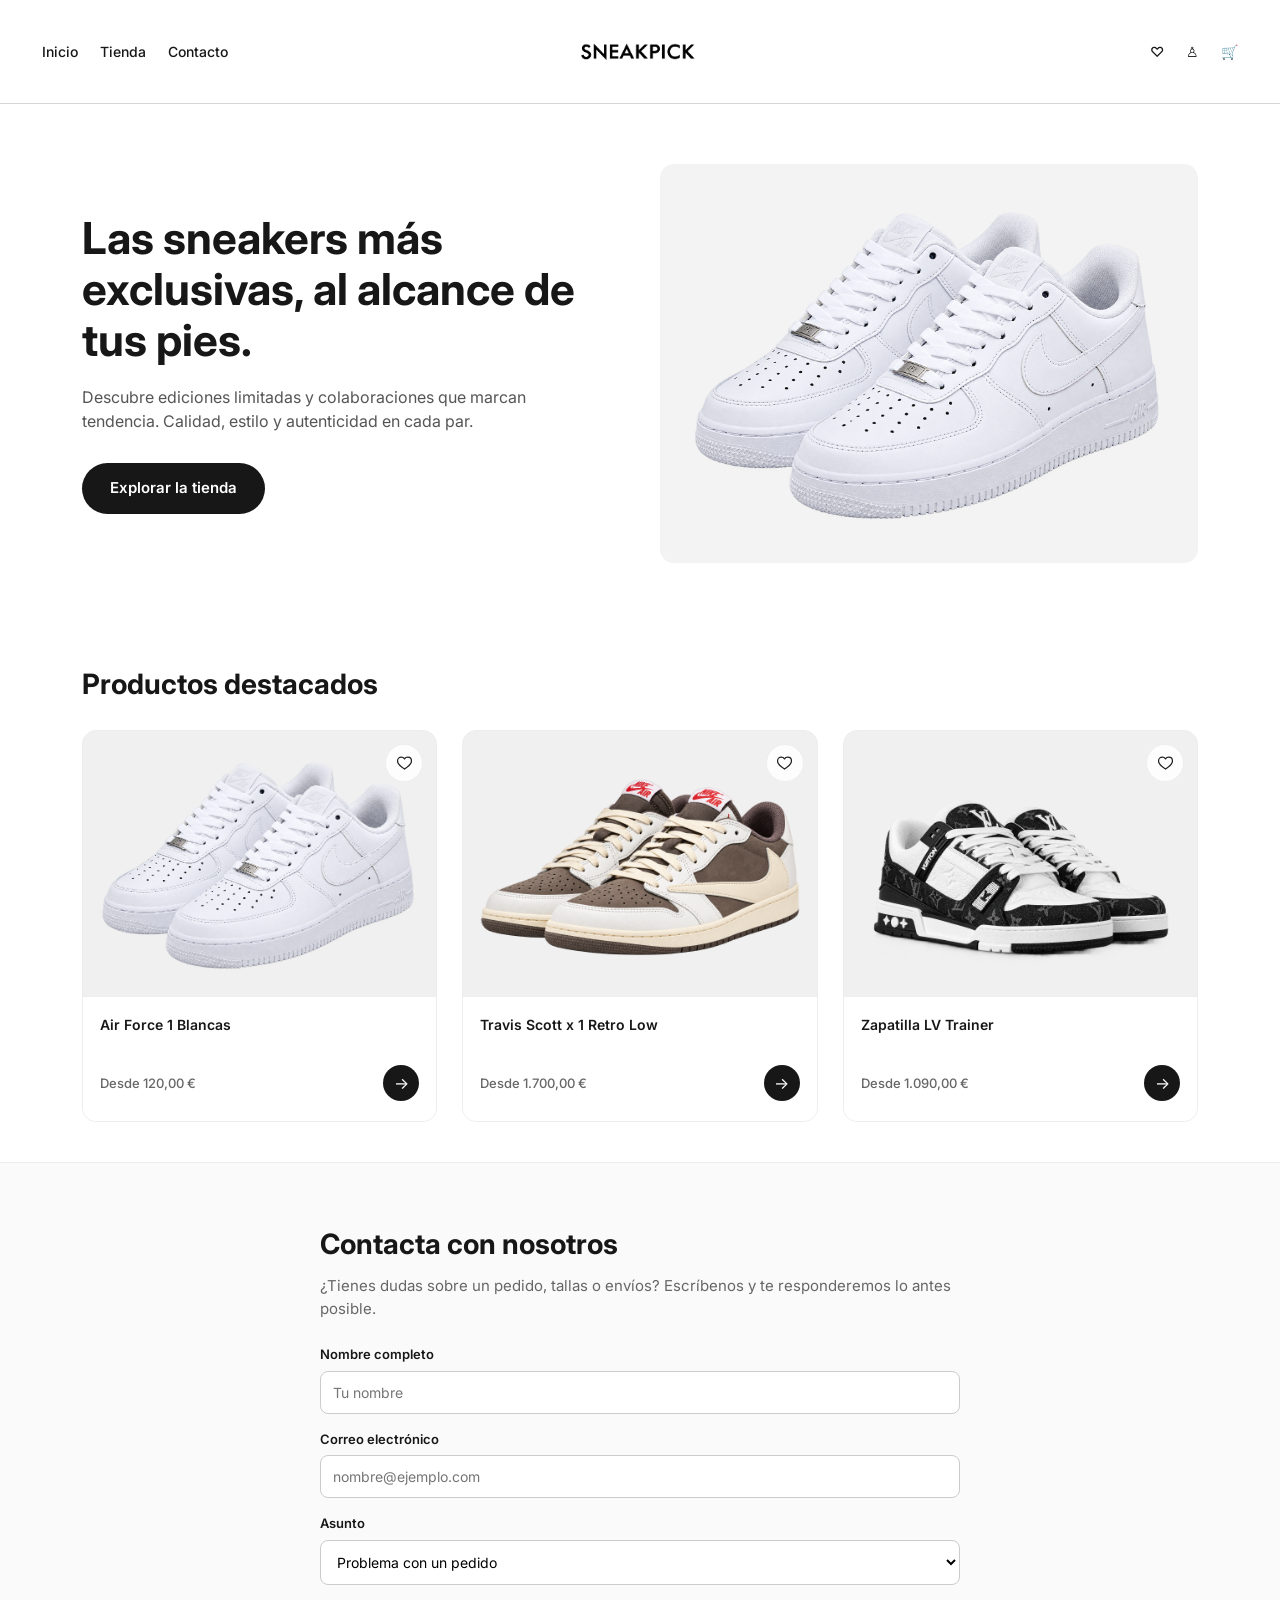
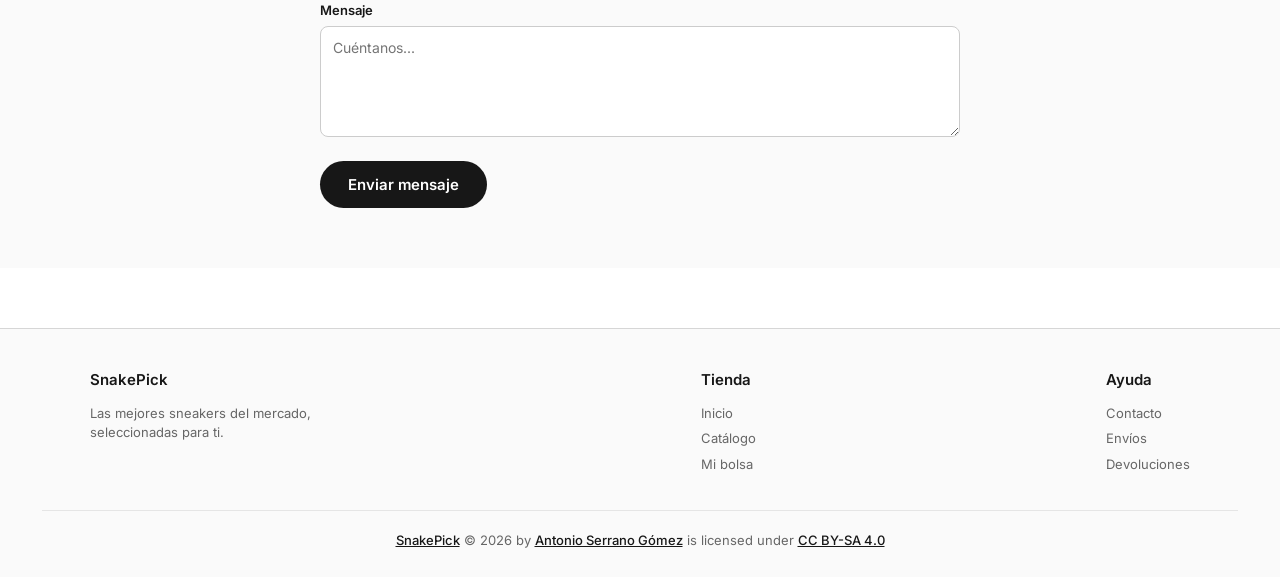
==== commit 1beafe4d: "licencias e .ico hecho" ====
--- a/index.html
+++ b/index.html
@@ -6,6 +6,7 @@
     <link rel="preconnect" href="https://fonts.googleapis.com">
     <link rel="preconnect" href="https://fonts.gstatic.com" crossorigin>
     <link href="https://fonts.googleapis.com/css2?family=Inter:wght@400;500;600;700&display=swap" rel="stylesheet">
+    <link rel="icon" type="image/x-icon" href="favicon.ico">
     <link rel="stylesheet" href="styles.css">
     <title>SnakePick — Inicio</title>
 </head>
@@ -140,7 +141,16 @@
                 <a href="#">Devoluciones</a>
             </div>
         </div>
-        <p class="footer-copy">© 2026 SnakePick. Todos los derechos reservados.</p>
+        
+
+        <div class="footer-licencia">
+            <a href="https://TU-WEB-EN-NETLIFY.com" target="_blank">SnakePick</a> © 2026 by 
+            <a href="https://github.com/TU-USUARIO" target="_blank">Antonio Serrano Gómez</a> is licensed under 
+            <a href="https://creativecommons.org/licenses/by-sa/4.0/" target="_blank" rel="license">CC BY-SA 4.0</a>
+            <img src="https://mirrors.creativecommons.org/presskit/icons/cc.svg" alt="" style="max-width: 1em;max-height:1em;margin-left: .2em;">
+            <img src="https://mirrors.creativecommons.org/presskit/icons/by.svg" alt="" style="max-width: 1em;max-height:1em;margin-left: .2em;">
+            <img src="https://mirrors.creativecommons.org/presskit/icons/sa.svg" alt="" style="max-width: 1em;max-height:1em;margin-left: .2em;">
+        </div>
     </footer>
 
     <div class="modal-login" id="modalLogin">
--- a/styles.css
+++ b/styles.css
@@ -800,4 +800,28 @@
     .hero-contenido h1 {
         font-size: 32px;
     }
+}
+
+.footer-licencia {
+    text-align: center;
+    font-size: 13px;
+    color: #666;
+    margin-top: 20px;
+    padding-top: 20px;
+    border-top: 1px solid #e5e5e5;
+}
+
+.footer-licencia a {
+    color: #171717;
+    font-weight: 500;
+    text-decoration: underline;
+}
+
+.footer-licencia a:hover {
+    color: #000;
+}
+
+.footer-licencia img {
+    vertical-align: middle;
+    margin-bottom: 2px;
 }
